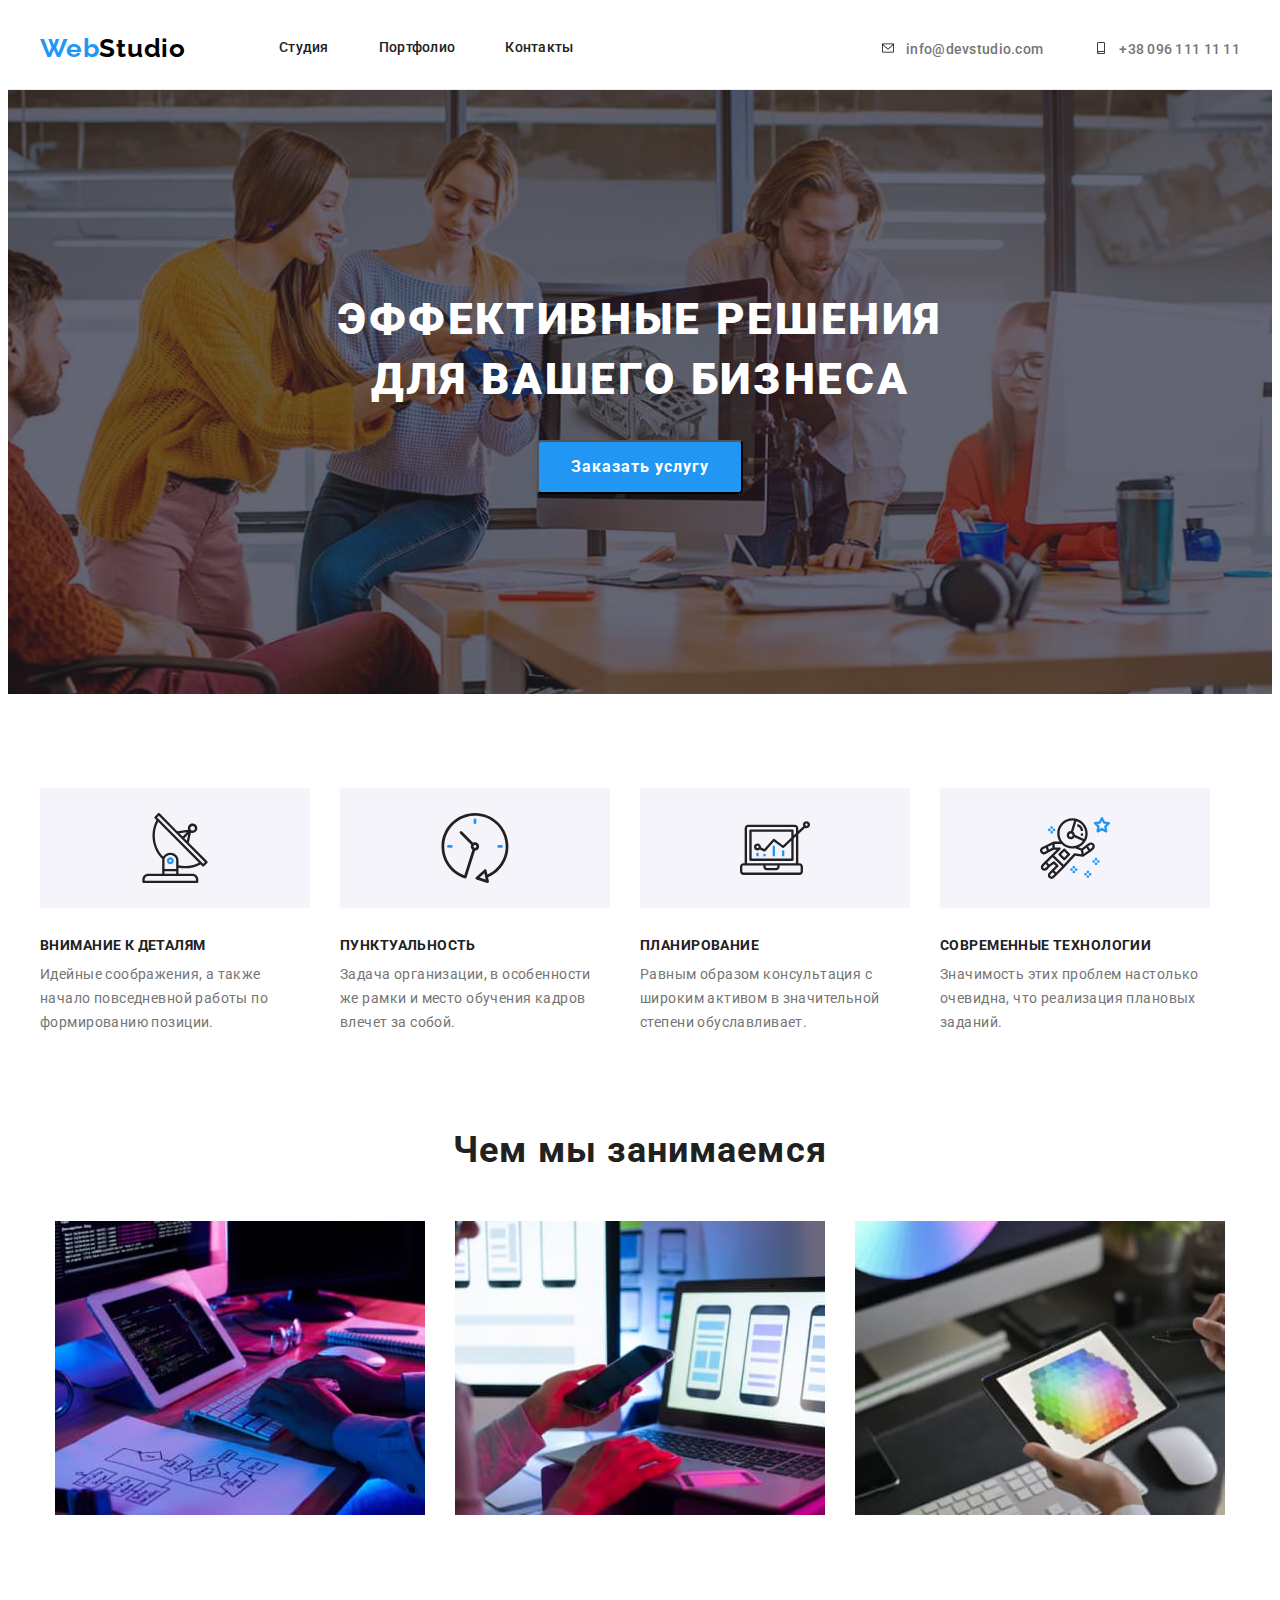
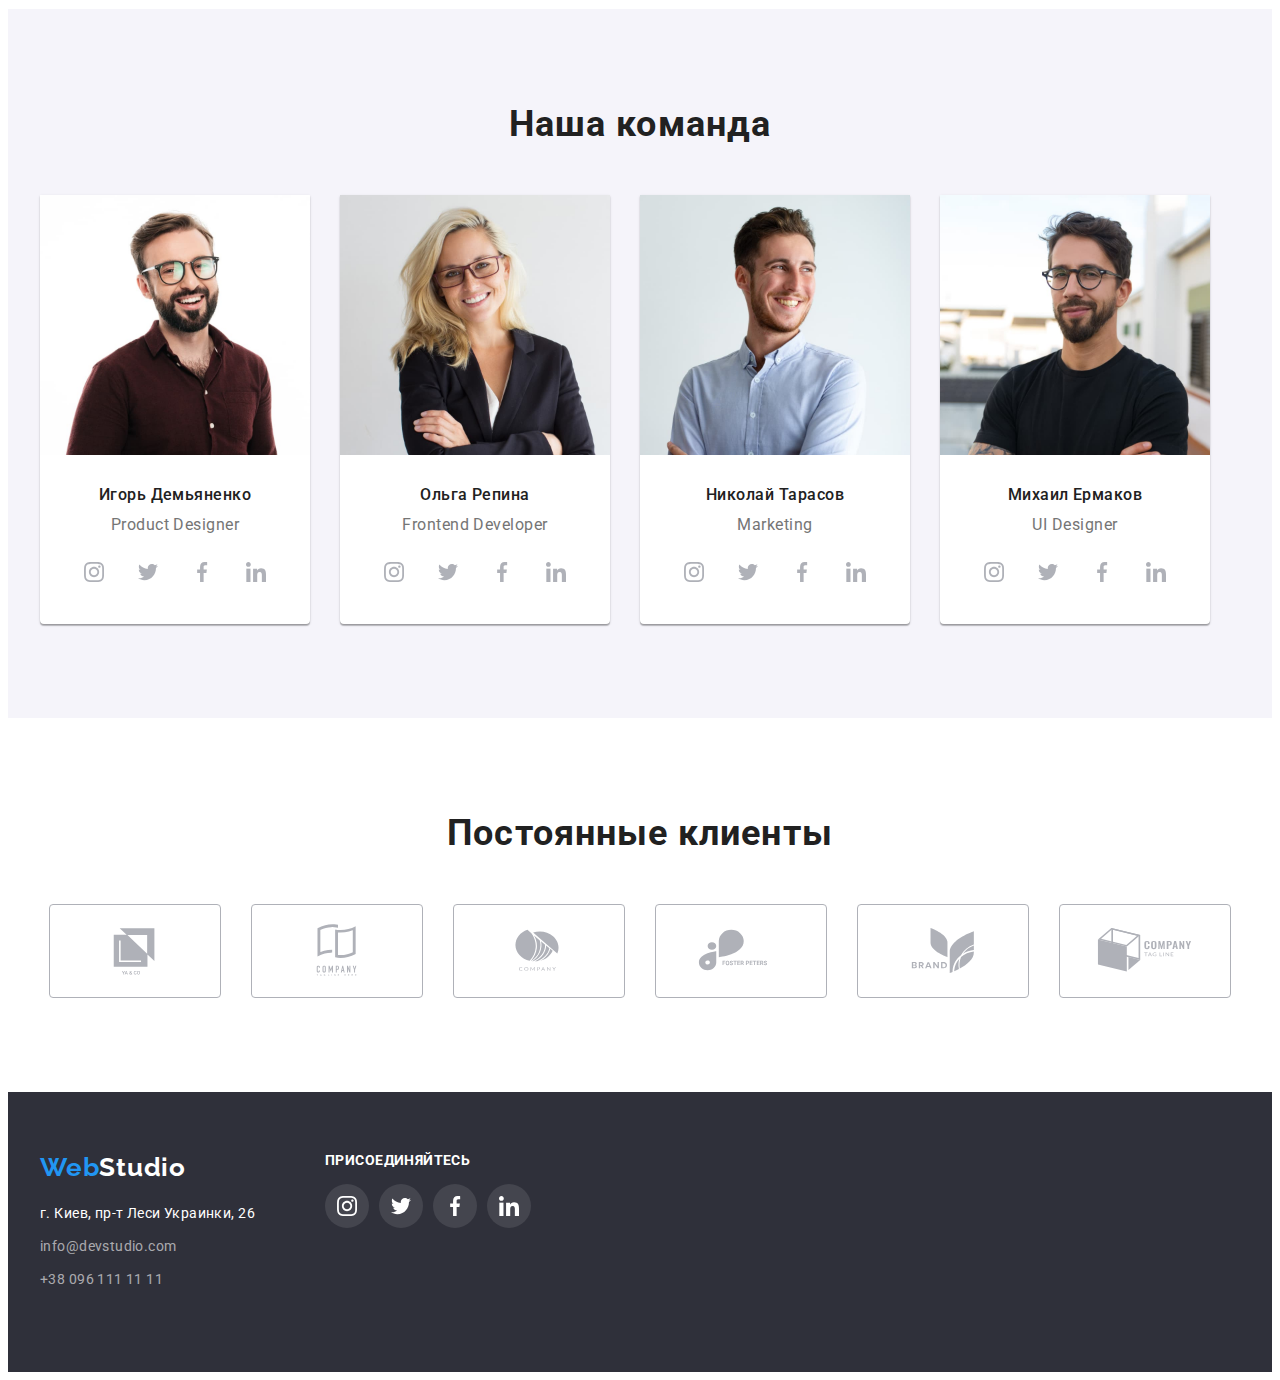
==== index.html @ 8db024e0 "HW" ====
<!DOCTYPE html>
<html lang="ru">
<head>
    <meta charset="UTF-8">
    <meta http-equiv="X-UA-Compatible" content="IE=edge">
    <meta name="viewport" content="width=device-width, initial-scale=1.0">
    <title>Студия</title>
    <link rel="preconnect" href="https://fonts.googleapis.com">
    <link rel="preconnect" href="https://fonts.gstatic.com" crossorigin>
    <link href="https://fonts.googleapis.com/css2?family=Raleway:wght@700&family=Roboto:wght@400;500;700;900&display=swap"
        rel="stylesheet">
    <link rel="stylesheet" href="https://cdnjs.cloudflare.com/ajax/libs/modern-normalize/1.1.0/modern-normalize.min.css"
        integrity="sha512-wpPYUAdjBVSE4KJnH1VR1HeZfpl1ub8YT/NKx4PuQ5NmX2tKuGu6U/JRp5y+Y8XG2tV+wKQpNHVUX03MfMFn9Q=="
        crossorigin="anonymous" referrerpolicy="no-referrer" />
    <link rel="stylesheet" href="./css/styles.css">
</head>
<body>
    <header class="header">
        <div class="container header-container">
        <nav class="header-nav">
            <a href="./index.html" lang="en" class="link  logo"><span>Web</span>Studio</a>
        <ul class="list navigation-list">
            <li class="nav-item"><a href="./index.html" class="link nav-list">Студия</a></li>
            <li class="nav-item"><a href="./portfolio.html" class="link nav-list">Портфолио</a></li>
            <li class="nav-item"><a href="" class="link nav-list">Контакты</a></li>
        </ul>
        </nav>
        <ul class="list header-contact-list">
            <li class="header-contact-item"><a href="mailto:info@devstudio.com" class=" contact-list link"><svg class="contact-icon" width="16" height="12">
                <use href="./images/icons.svg#icon-envelope"></use>
            </svg>info@devstudio.com</a></li>
            <li class="header-contact-item"><a href="tel:+380961111111" class="link contact-list"><svg class="contact-icon" width="16" height="12">
                <use href="./images/icons.svg#icon-smartphone"></use>
            </svg>+38 096 111 11 11</a></li>
        </ul>
        </div>
    </header>
    <main>
        <!--Section Hero-->
        <section class="hero-section">
            <div class="container">
            <h1 class="hero-title">Эффективные решения для вашего бизнеса</h1>
            <button type="button" name="Заказать услугу" class="hero-button">Заказать услугу</button>
            </div>
        </section>
        <!--Section Our Activities-->
        <section class="section">
            <div class="container">   
            <ul class="list activities-types">
            <li class="activities-types-item">
                <div class="activities-icon-place">
                <svg class="activities-icon" width="70" height="70">
                    <use href="./images/icons.svg#icon-antenna"></use>
                </svg></div>
                <h3 class="activities-list-title">Внимание к деталям</h3>
                <p class="activities-text">Идейные соображения, а также начало повседневной работы по формированию позиции.</p>
            </li>
            <li class="activities-types-item">
                <div class="activities-icon-place">
                <svg class="activities-icon" width="70" height="70">
                    <use href="./images/icons.svg#icon-clock"></use>
                </svg></div>
                <h3 class="activities-list-title">Пунктуальность</h3>
                <p class="activities-text">Задача организации, в особенности же рамки и место обучения кадров влечет за собой.</p>
                
            </li>
            <li class="activities-types-item">
                <div class="activities-icon-place">
                <svg class="activities-icon" width="70" height="70">
                    <use href="./images/icons.svg#icon-diagram"></use>
                </svg></div>
                <h3 class="activities-list-title">Планирование</h3>
                <p class="activities-text">Равным образом консультация с широким активом в значительной степени обуславливает.</p>
            </li>
            <li class="activities-types-item">
                <div class="activities-icon-place">
                <svg class="activities-icon" width="70" height="70">
                    <use href="./images/icons.svg#icon-astronaut"></use>
                </svg></div>
                <h3 class="activities-list-title">Современные технологии</h3>
                <p class="activities-text">Значимость этих проблем настолько очевидна, что реализация плановых заданий.</p>
            </li>
        </ul>
            </div>
    
        <div class="container">
        <h2 class="activities-title">Чем мы занимаемся</h2>
        <ul class="list activities-list">
            <li class="activities-list-item">
            <img src="./images/box1.jpg" alt="Проектирование сайтов" width="370" height="294">
            </li>
            <li class="activities-list-item">
            <img src="./images/box2.jpg" alt="Разработка мобильного приложения" width="370" height="294">
            </li>
            <li class="activities-list-item">
            <img src="./images/box3.jpg" alt="Цветовое оформление" width="370" height="294">
            </li>
        </ul>
        </div>
        </section>
        <!--Section Our Team-->
        <section class="section team-section">
            <div class="container">
            <h2 class="team-title">
                Наша команда
            </h2>
            <ul class="list team-list">
                <li class="team-card">
                    <article class="members">
                        <div class="members-thumb">
                         <img src="./images/img1.jpg" alt="Фото Игоря Демьяненко" width="270" height="260"></div>
                        <div class="members-text">
                         <h3 class="team-name">Игорь Демьяненко</h3>
                        <p lang="en" class="team-position">Product Designer</p></div>
                    </article>
                    <ul class="members-social-list list">
                        <li class="members-social-item">
                            <a href="" class="members-social-link" >
                            <svg class="members-social-icon" width="20" height="20">
                                <use href="./images/icons.svg#icon-instagram"></use>
                            </svg>
                        
                            </a>
                        </li>
                        <li class="members-social-item">
                            <a href="" class="members-social-link">
                                <svg class="members-social-icon" width="20" height="20">
                                    <use href="./images/icons.svg#icon-twitter"></use>
                                </svg>
                            </a>
                        </li>
                        <li class="members-social-item">
                            <a href="" class="members-social-link">
                                <svg class="members-social-icon" width="20" height="20">
                                    <use href="./images/icons.svg#icon-facebook"></use>
                                </svg>
                            </a>
                        </li>
                        <li class="members-social-item">
                            <a href="" class="members-social-link">
                                <svg class="members-social-icon" width="20" height="20">
                                    <use href="./images/icons.svg#icon-linkedin"></use>
                                </svg>
                            </a>
                        </li>
                    </ul>
                </li>
                <li class="team-card">
                    <article class="members"> 
                        <div class="members-thumb">
                    <img src="./images/img2.jpg" alt="Фото Ольги Репиной" width="270" height="260"></div>
                    <div class="members-text">
                    <h3 class="team-name">Ольга Репина</h3>
                    <p lang="en" class="team-position">Frontend Developer</p></div>
                    </article>
                    <ul class="members-social-list list">
                        <li class="members-social-item">
                            <a href="" class="members-social-link">
                                <svg class="members-social-icon" width="20" height="20">
                                    <use href="./images/icons.svg#icon-instagram"></use>
                                </svg>
                    
                            </a>
                        </li>
                        <li class="members-social-item">
                            <a href="" class="members-social-link">
                                <svg class="members-social-icon" width="20" height="20">
                                    <use href="./images/icons.svg#icon-twitter"></use>
                                </svg>
                            </a>
                        </li>
                        <li class="members-social-item">
                            <a href="" class="members-social-link">
                                <svg class="members-social-icon" width="20" height="20">
                                    <use href="./images/icons.svg#icon-facebook"></use>
                                </svg>
                            </a>
                        </li>
                        <li class="members-social-item">
                            <a href="" class="members-social-link">
                                <svg class="members-social-icon" width="20" height="20">
                                    <use href="./images/icons.svg#icon-linkedin"></use>
                                </svg>
                            </a>
                        </li>
                    </ul>
                </li>
                    
                <li class="team-card">
                    <article class="members">
                        <div class="members-thumb">
                    <img src="./images/img3.jpg" alt="Фото Николая Тарасова" width="270" height="260"></div>
                    <div class="members-text">
                    <h3 class="team-name">Николай Тарасов</h3>
                    <p lang="en" class="team-position">Marketing</p></div>
                    </article>
                    <ul class="members-social-list list">
                        <li class="members-social-item">
                            <a href="" class="members-social-link">
                                <svg class="members-social-icon" width="20" height="20">
                                    <use href="./images/icons.svg#icon-instagram"></use>
                                </svg>
                    
                            </a>
                        </li>
                        <li class="members-social-item">
                            <a href="" class="members-social-link">
                                <svg class="members-social-icon" width="20" height="20">
                                    <use href="./images/icons.svg#icon-twitter"></use>
                                </svg>
                            </a>
                        </li>
                        <li class="members-social-item">
                            <a href="" class="members-social-link">
                                <svg class="members-social-icon" width="20" height="20">
                                    <use href="./images/icons.svg#icon-facebook"></use>
                                </svg>
                            </a>
                        </li>
                        <li class="members-social-item">
                            <a href="" class="members-social-link">
                                <svg class="members-social-icon" width="20" height="20">
                                    <use href="./images/icons.svg#icon-linkedin"></use>
                                </svg>
                            </a>
                        </li>
                    </ul>
                </li>
                <li class="team-card">
                    <article class="members">
                        <div class="members-thumb">
                    <img src="./images/img4.jpg" alt="Фото Михаила Ермакова" width="270" height="260"></div>
                    <div class="members-text">
                    <h3 class="team-name">Михаил Ермаков</h3>
                    <p lang="en" class="team-position">UI Designer</p></div>
                    </article>
                    <ul class="members-social-list list">
                        <li class="members-social-item">
                            <a href="" class="members-social-link">
                                <svg class="members-social-icon" width="20" height="20">
                                    <use href="./images/icons.svg#icon-instagram"></use>
                                </svg>
                    
                            </a>
                        </li>
                        <li class="members-social-item">
                            <a href="" class="members-social-link">
                                <svg class="members-social-icon" width="20" height="20">
                                    <use href="./images/icons.svg#icon-twitter"></use>
                                </svg>
                            </a>
                        </li>
                        <li class="members-social-item">
                            <a href="" class="members-social-link">
                                <svg class="members-social-icon" width="20" height="20">
                                    <use href="./images/icons.svg#icon-facebook"></use>
                                </svg>
                            </a>
                        </li>
                        <li class="members-social-item">
                            <a href="" class="members-social-link">
                                <svg class="members-social-icon" width="20" height="20">
                                    <use href="./images/icons.svg#icon-linkedin"></use>
                                </svg>
                            </a>
                        </li>
                    </ul>
                </li>
            </ul>
            </div>
        </section>
        <!---------------------------------------Section Clients-------------------------------------------->
    
        <section class="section">
            <h2 class="clients-title">Постоянные клиенты</h2>
            <ul class="list clients-list">
                <li class="clients-item"><a href="" class="clients-box">
                    <svg class="clients-icon" width="106" height="60">
                        <use href="./images/icons.svg#icon-company-1"></use>
                    </svg></a>
                </li>
                <li class="clients-item"><a href="" class="clients-box">
                    <svg class="clients-icon" width="106" height="60">
                        <use href="./images/icons.svg#icon-company-2"></use>
                    </svg></a>
                </li>
                <li class="clients-item"><a href="" class="clients-box">
                    <svg class="clients-icon" width="106" height="60">
                        <use href="./images/icons.svg#icon-company-3"></use>
                    </svg></a>
                </li>
                <li class="clients-item"><a href="" class="clients-box">
                    <svg class="clients-icon" width="106" height="60">
                        <use href="./images/icons.svg#icon-company-4"></use>
                    </svg></a>
                </li>
                <li class="clients-item"><a href="" class="clients-box">
                    <svg class="clients-icon" width="106" height="60">
                        <use href="./images/icons.svg#icon-company-5"></use>
                    </svg></a>
                </li>
                <li class="clients-item"><a href="" class="clients-box">
                    <svg class="clients-icon" width="106" height="60">
                        <use href="./images/icons.svg#icon-company-6"></use>
                    </svg></a>
                </li>

            </ul>
        </section>
    </main>
    <footer class="footer">
        <div class="container footer-container">
            <div class="logo-footer">
            <div class="logo-adress">
              <a href="./index.html" lang="en" class="link  footer-logo"><span>Web</span>Studio</a></div>
        <address>
        <ul class="list">
            <li class="footer-list"><a href="https://goo.gl/maps/FCbpodmWMEnQQ8jf7" class="link footer-address">г. Киев, пр-т Леси Украинки, 26</a></li>
            <li class="footer-list"><a href="mailto:info@devstudio.com" class="link footer-contact">info@devstudio.com</a></li>
            <li class="footer-list"><a href="tel:+380961111111" class="link footer-contact">+38 096 111 11 11</a></li>
        </ul>
        </address>
    </div>
    <div class="footer-social-links">
        <h4 class="footer-title">присоединяйтесь</h4>
        <ul class="footer-social-list list">
            <li class="footer-social-item">
                <a href="" class="footer-social-link">
                    <svg class="members-social-icon" width="20" height="20">
                        <use href="./images/icons.svg#icon-instagram-1"></use>
                    </svg>
        
                </a>
            </li>
            <li class="footer-social-item">
                <a href="" class="footer-social-link">
                    <svg class="members-social-icon" width="20" height="20">
                        <use href="./images/icons.svg#icon-twitter-1"></use>
                    </svg>
                </a>
            </li>
            <li class="footer-social-item">
                <a href="" class="footer-social-link">
                    <svg class="members-social-icon" width="20" height="20">
                        <use href="./images/icons.svg#icon-facebook-1"></use>
                    </svg>
                </a>
            </li>
            <li class="footer-social-item">
                <a href="" class="footer-social-link">
                    <svg class="members-social-icon" width="20" height="20">
                        <use href="./images/icons.svg#icon-linkedin-1"></use>
                    </svg>
                </a>
            </li>
        </ul></div>
        </div>
    </footer>

</body>
</html>
---- css/styles.css ----
h1,
h2,
h3,
h4,
h5,
h6,
p,
ul {
  margin: 0;
}

:root {
  --accent-color: #2196f3;
  --main-text-color: #757575;
  --title-color: #212121;
  --logo-color: #000000;
}
body {
  font-family: "Roboto", sans-serif;
  color: var(--main-text-color);
  background-color: #ffffff;
  font-weight: 400;
  font-style: normal;
}
.visually-hidden {
  position: absolute;
  white-space: nowrap;
  width: 1px;
  height: 1px;
  overflow: hidden;
  border: 0;
  padding: 0;
  clip: rect(0 0 0 0);
  clip-path: inset(50%);
  margin: -1px;
}
img {
  display: block;
  max-width: 100%;
  height: auto;
}
/* ----------------------------------------------------------HEADER---------------------- */
.container {
  width: 1200px;
  padding-left: 15px;
  padding-right: 15px;
  margin-left: auto;
  margin-right: auto;
  height: auto;
}
.header {
  padding-top: 25px;
  padding-bottom: 25px;
  border-bottom-color: #ececec;
  border-bottom-style: solid;
  border-bottom-width: 1px;
}

.header-container {
  display: flex;
  justify-content: space-between;
  align-items: center;
}

.header-nav {
  display: flex;
}

.logo {
  font-family: Raleway;
  font-style: normal;
  font-weight: 700;
  font-size: 26px;
  line-height: 1.19;
  letter-spacing: 0.03em;
  color: var(--logo-color);
  margin-right: 93px;
}
.header span {
  color: var(--accent-color);
}

.nav-list {
  font-weight: 500;
  font-size: 14px;
  line-height: 1.14;
  letter-spacing: 0.02em;
  color: var(--title-color);
  display: block;
}
.navigation-list {
  display: flex;
  align-items: center;
}
.nav-item:not(:last-child) {
  margin-right: 50px;
}

.header-contact-item:not(:last-child) {
  margin-right: 50px;
}

.header-contact-list {
  display: flex;
}

.contact-list {
  font-weight: 500;
  font-size: 14px;
  line-height: 1.14;
  letter-spacing: 0.02em;
  color: var(--main-text-color);
}

.list {
  list-style: none;
  padding: 0;
}
.link {
  text-decoration: none;
}
.link:hover,
.link:focus {
  color: var(--accent-color);
}
.contact-list:hover,
.contact-list:focus {
  fill: var(--accent-color);
}
.contact-icon {
  margin-right: 10px;
}
/*--------------HERO----------------------------*/
.hero-section {
  background-color: #2f303a;
  padding-bottom: 200px;
  padding-top: 200px;
  text-align: center;
  background-image: linear-gradient(
      rgba(47, 48, 58, 0.4),
      rgba(47, 48, 58, 0.4)
    ),
    url(../images/hero-bg-img.jpg);
  background-position: center;
  background-repeat: no-repeat;
  background-size: cover;
}
.hero-title {
  font-weight: 900;
  font-size: 44px;
  line-height: 1.36;
  text-align: center;
  letter-spacing: 0.06em;
  text-transform: uppercase;
  color: #ffffff;
  max-width: 696px;
  margin-right: auto;
  margin-left: auto;
  margin-bottom: 30px;
}
.hero-button {
  background: var(--accent-color);
  box-shadow: 0px 4px 4px rgba(0, 0, 0, 0.15);
  border-radius: 4px;
  font-family: inherit;
  font-weight: 700;
  font-size: 16px;
  line-height: 1.87;
  display: inline-block;
  text-align: center;
  letter-spacing: 0.06em;
  color: #ffffff;
  cursor: pointer;
  padding-right: 32px;
  padding-left: 32px;
  padding-top: 10px;
  padding-bottom: 10px;
}
.hero-button:focus,
.hero-button:hover {
  background-color: var(--accent-color);
}

/*----------------------------Section Our Activities------------------*/
.activities-list-title {
  font-weight: 700;
  font-size: 14px;
  line-height: 1.14;
  letter-spacing: 0.03em;
  text-transform: uppercase;
  color: var(--title-color);
  margin-bottom: 10px;
}
.activities-text {
  font-size: 14px;
  line-height: 1.71;
  letter-spacing: 0.03em;
}
.activities-title {
  font-weight: 700;
  font-size: 36px;
  line-height: 1.17;
  text-align: center;
  letter-spacing: 0.03em;
  color: var(--title-color);
  margin-bottom: 50px;
  margin-top: 94px;
}
.section {
  padding-bottom: 94px;
  padding-top: 94px;
}
.activities-list {
  display: flex;
  justify-content: center;
}
.activities-list-item:not(:last-child) {
  margin-right: 30px;
}
.activities-types {
  display: flex;
}

.activities-types-item:not(:last-child) {
  margin-right: 30px;
}
.activities-types-item {
  width: 270px;
}
.activities-icon-place {
  width: 270px;
  height: 120px;
  background-color: #f5f4fa;
  margin-bottom: 30px;
  display: flex;
  align-items: center;
  justify-content: center;
  margin-bottom: 30px;
}

/*---------Section Our Team--------------------------------------*/
.team-section {
  background: #f5f4fa;
}
.team-list {
  display: flex;
  flex-basis: calc(100% / 4 -30px);
  margin-top: -30px;
  margin-left: -30px;
}

.team-title {
  font-weight: 700;
  font-size: 36px;
  line-height: 1.17;
  text-align: center;
  letter-spacing: 0.03em;
  color: var(--title-color);
  margin-bottom: 50px;
}
.team-card {
  background-color: #ffffff;
  margin-top: 30px;
  margin-left: 30px;
  box-shadow: 0px 1px 3px rgba(0, 0, 0, 0.12), 0px 1px 1px rgba(0, 0, 0, 0.14),
    0px 2px 1px rgba(0, 0, 0, 0.2);
  border-radius: 0px 0px 4px 4px;
  padding-bottom: 30px;
}

.team-name {
  font-weight: 500;
  font-size: 16px;
  line-height: 1.19;
  text-align: center;
  letter-spacing: 0.03em;
  color: var(--title-color);
}
.team-position {
  font-size: 16px;
  line-height: 1.19;
  text-align: center;
  letter-spacing: 0.03em;
  color: var(--main-text-color);
  margin-top: 10px;
}

.members-text {
  padding-top: 30px;
}

.members-social-list {
  display: flex;
  justify-content: center;
  margin-top: 16px;
  padding-right: 32px;
  padding-left: 32px;
}

.members-social-item {
  width: 44px;
  height: 44px;
  fill: #afb1b8;
}
.members-social-item:not(:last-child) {
  margin-right: 10px;
}
.members-social-link {
  width: 100%;
  height: 100%;
  border-radius: 50%;
  display: flex;
  align-items: center;
  justify-content: center;
  fill: inherit;
}
.members-social-link:hover,
.members-social-link:focus {
  background-color: var(--accent-color);
  fill: #ffffff;
}

/*---------------------------Clients section---------------------------*/

.clients-title {
  font-weight: 700;
  font-size: 36px;
  line-height: 42px;
  text-align: center;
  letter-spacing: 0.03em;
  margin-bottom: 50px;

  color: var(--title-color);
}
.clients-list {
  display: flex;
  justify-content: center;
  align-items: center;
}
.clients-box {
  display: flex;
  justify-content: center;
  align-items: center;
  fill: #afb1b8;
  width: 170px;
  height: 92px;
  border: 1px solid #afb1b8;
  border-radius: 4px;
}
.clients-item:not(:last-child) {
  margin-right: 30px;
}
.clients-item {
  fill: #afb1b8;
}
.clients-box:hover,
.clients-box:focus {
  fill: var(--accent-color);
  border: 1px solid var(--accent-color);
}
/*---------------------------------------Footer-----------------*/
.footer {
  background-color: #2f303a;
  padding-top: 60px;
  padding-bottom: 60px;
}
.footer span {
  color: var(--accent-color);
}
.footer-contact {
  font-size: 14px;
  font-style: normal;
  line-height: 1.71;
  letter-spacing: 0.03em;
  color: rgba(255, 255, 255, 0.6);
}
.footer-address {
  font-style: normal;
  font-size: 14px;
  line-height: 1.71;
  letter-spacing: 0.03em;
  color: #ffffff;
}
.footer-logo {
  font-family: Raleway;
  font-style: normal;
  font-weight: 700;
  font-size: 26px;
  line-height: 1.19;
  letter-spacing: 0.03em;
  color: #ffffff;
  margin-bottom: 20px;
}
.footer-container {
  display: flex;
}
.logo-adress {
  display: flex;
}
.footer-title {
  font-family: Roboto;
  font-style: normal;
  font-weight: bold;
  font-size: 14px;
  line-height: 16px;
  letter-spacing: 0.03em;
  text-transform: uppercase;

  color: #ffffff;
}
.footer-social-list {
  display: flex;
  justify-content: center;
  margin-top: 16px;
}
.logo-footer {
  margin-bottom: 20px;
}
.footer-list:not(:last-child) {
  margin-bottom: 9px;
}
.footer-social-links {
  margin-left: 70px;
}
.footer-social-item {
  width: 44px;
  height: 44px;
}

.footer-social-item:not(:last-child) {
  margin-right: 10px;
}
.footer-social-link {
  width: 100%;
  height: 100%;
  border-radius: 50%;
  display: flex;
  align-items: center;
  justify-content: center;
  background: rgba(255, 255, 255, 0.1);
}
.footer-social-link:hover,
.footer-social-link:focus {
  background-color: var(--accent-color);
}

/*----------------------------PORTFOLIO Section Buttons----------------------------------------------*/
.portfolio-button {
  border-radius: 4px;
  font-family: inherit;
  font-weight: 500;
  font-size: 16px;
  line-height: 1.62;
  text-align: center;
  letter-spacing: 0.03em;
  color: var(--title-color);
  cursor: pointer;
  border-color: transparent;
  padding-top: 6px;
  padding-bottom: 6px;
  padding-right: 22px;
  padding-left: 22px;
}
.portfolio-button:hover,
.portfolio-button:focus {
  background-color: var(--accent-color);
  box-shadow: 0px 1px 3px rgba(0, 0, 0, 0.12), 0px 1px 1px rgba(0, 0, 0, 0.14),
    0px 2px 1px rgba(0, 0, 0, 0.2);
  color: #ffffff;
}

.btn-list {
  padding: 0;
  display: flex;
  justify-content: center;
  border-radius: 4px;
  margin-bottom: 50px;
}
.btn-list-item:not(:last-child) {
  margin-right: 8px;
}

.list-box {
  background: #ffffff;
  flex-basis: calc(100% / 3 - 30px);
  margin-top: 30px;
  margin-left: 30px;
}
.list-box:hover {
  box-shadow: 0px 1px 3px rgba(0, 0, 0, 0.12), 0px 1px 1px rgba(0, 0, 0, 0.14),
    0px 2px 1px rgba(0, 0, 0, 0.2);
}
.projects-title {
  font-weight: 700;
  font-size: 18px;
  line-height: 2;
  letter-spacing: 0.06em;
  color: var(--title-color);
}
.projects-description {
  font-size: 16px;
  line-height: 1.87;
  letter-spacing: 0.03em;
  color: var(--main-text-color);
  margin-top: 4px;
}

.card-list {
  padding: 0;
  display: flex;
  flex-wrap: wrap;
  margin-top: -30px;
}

.box-content {
  padding-bottom: 20px;
  padding-left: 24px;
  padding-right: 24px;
  padding-top: 20px;
  border: 1px solid #eeeeee;
}
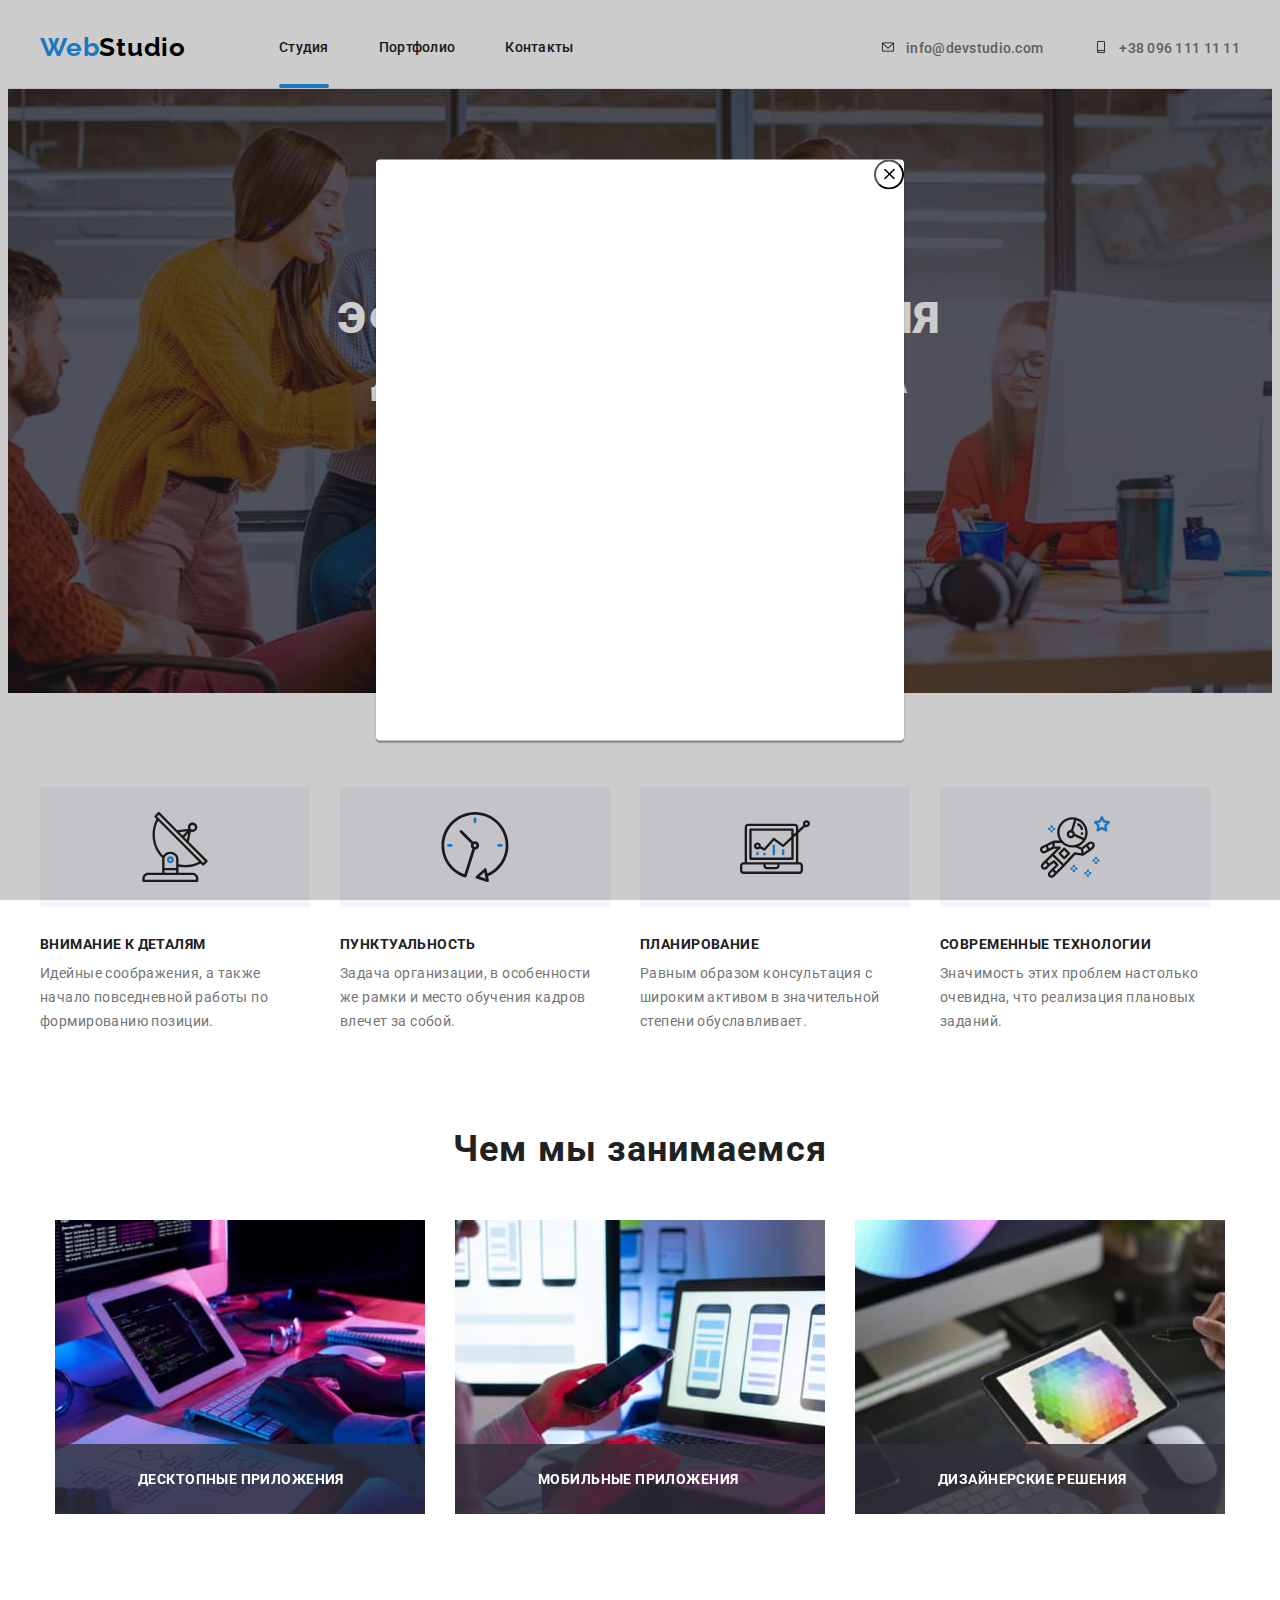
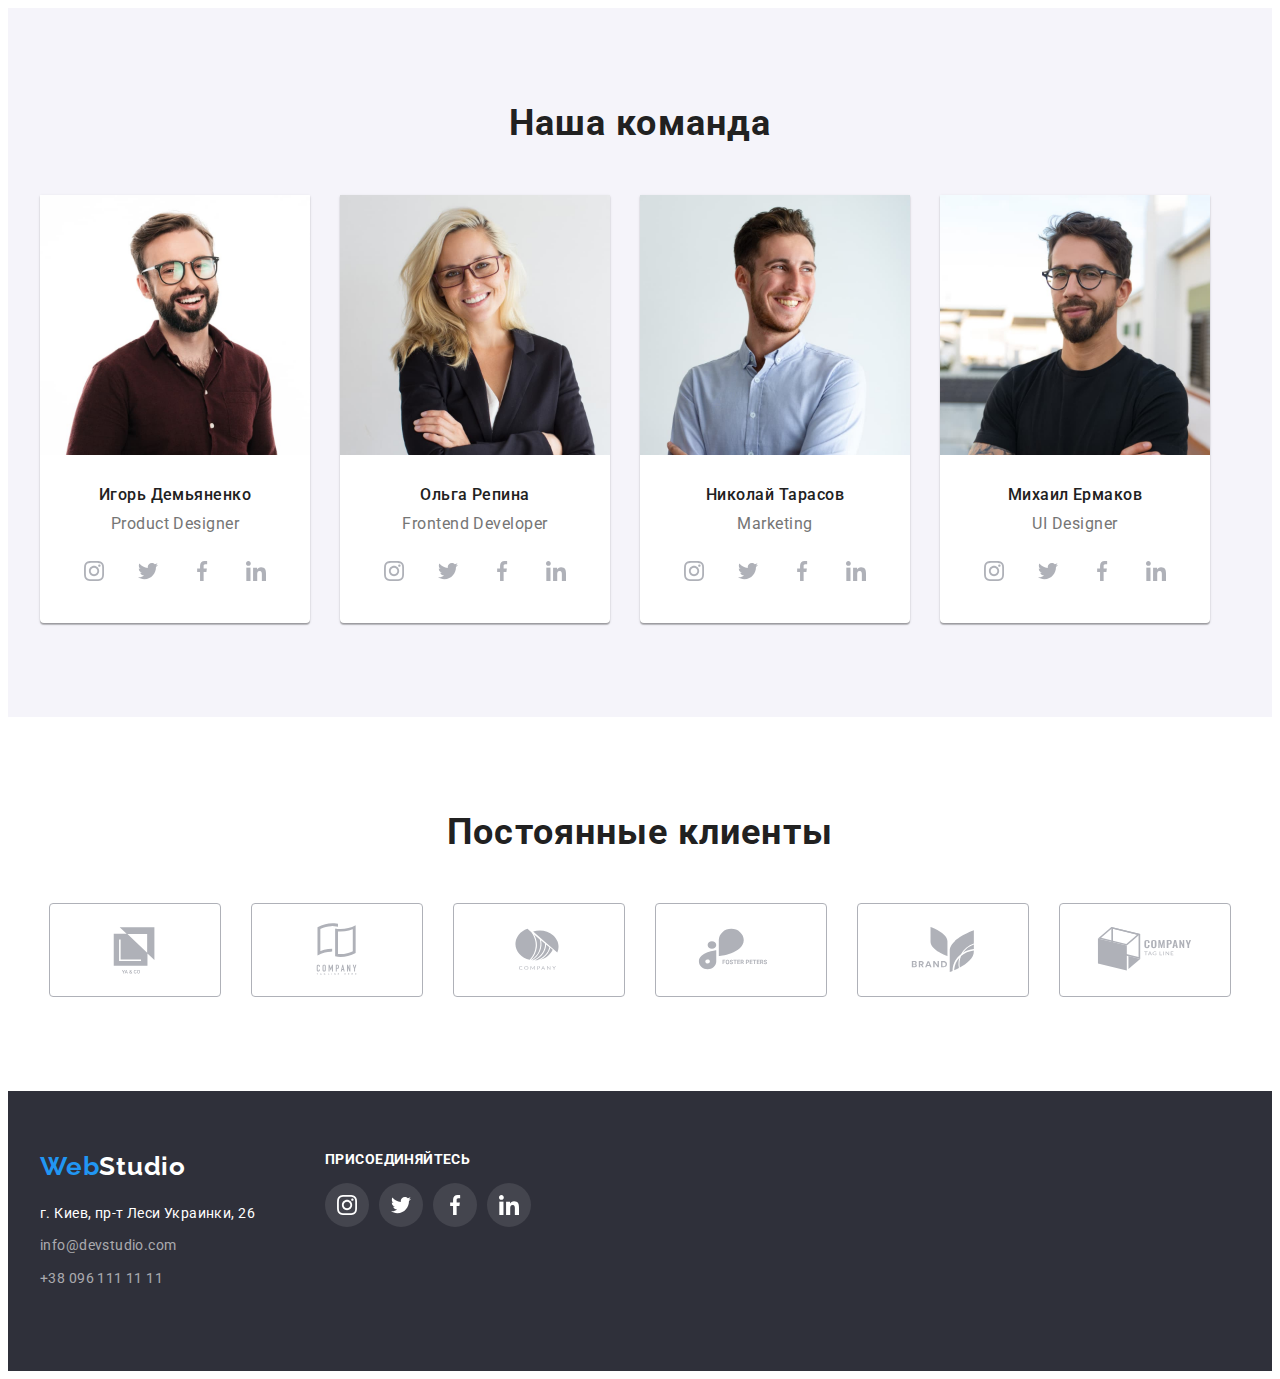
==== commit 2b3378ec: "HW5" ====
--- a/index.html
+++ b/index.html
@@ -20,7 +20,7 @@
         <nav class="header-nav">
             <a href="./index.html" lang="en" class="link  logo"><span>Web</span>Studio</a>
         <ul class="list navigation-list">
-            <li class="nav-item"><a href="./index.html" class="link nav-list">Студия</a></li>
+            <li class="nav-item"><a href="./index.html" class="link nav-list current-page">Студия</a></li>
             <li class="nav-item"><a href="./portfolio.html" class="link nav-list">Портфолио</a></li>
             <li class="nav-item"><a href="" class="link nav-list">Контакты</a></li>
         </ul>
@@ -40,7 +40,7 @@
         <section class="hero-section">
             <div class="container">
             <h1 class="hero-title">Эффективные решения для вашего бизнеса</h1>
-            <button type="button" name="Заказать услугу" class="hero-button">Заказать услугу</button>
+            <button type="button" name="Заказать услугу" class="hero-button" data-modal-open>Заказать услугу</button>
             </div>
         </section>
         <!--Section Our Activities-->
@@ -87,13 +87,16 @@
         <h2 class="activities-title">Чем мы занимаемся</h2>
         <ul class="list activities-list">
             <li class="activities-list-item">
-            <img src="./images/box1.jpg" alt="Проектирование сайтов" width="370" height="294">
+                <h3 class="activities-overlay-title">ДЕСКТОПНЫЕ ПРИЛОЖЕНИЯ</h3>
+            <img src="./images/box1.jpg" alt="Десктопные приложения" width="370" height="294">
             </li>
             <li class="activities-list-item">
-            <img src="./images/box2.jpg" alt="Разработка мобильного приложения" width="370" height="294">
+                <h3 class="activities-overlay-title">МОБИЛЬНЫЕ ПРИЛОЖЕНИЯ</h3>
+            <img src="./images/box2.jpg" alt="Мобильные приложения" width="370" height="294">
             </li>
             <li class="activities-list-item">
-            <img src="./images/box3.jpg" alt="Цветовое оформление" width="370" height="294">
+                <h3 class="activities-overlay-title">ДИЗАЙНЕРСКИЕ РЕШЕНИЯ</h3>
+            <img src="./images/box3.jpg" alt="Дизайнерские решения" width="370" height="294">
             </li>
         </ul>
         </div>
@@ -307,6 +310,18 @@
 
             </ul>
         </section>
+        <div class="backdrop" data-modal>
+            <div class="modal">
+                <div class="modal-icon">
+                    <button type="button" name="" class="close-modal-button" data-modal-close>
+                        <svg class="close-icon" width="11" height="11">
+                        <use href="./images/icons.svg#icon-close"></use>
+                    </svg></button>
+                    
+                </div>
+
+            </div>
+        </div>
     </main>
     <footer class="footer">
         <div class="container footer-container">
@@ -356,6 +371,6 @@
         </ul></div>
         </div>
     </footer>
-
+<script src="./js/modal.js"></script>
 </body>
 </html>--- a/css/styles.css
+++ b/css/styles.css
@@ -14,6 +14,7 @@
   --main-text-color: #757575;
   --title-color: #212121;
   --logo-color: #000000;
+  --transition-timing-function: cubic-bezier(0.4, 0, 0.2, 1);
 }
 body {
   font-family: "Roboto", sans-serif;
@@ -49,8 +50,6 @@
   height: auto;
 }
 .header {
-  padding-top: 25px;
-  padding-bottom: 25px;
   border-bottom-color: #ececec;
   border-bottom-style: solid;
   border-bottom-width: 1px;
@@ -75,6 +74,8 @@
   letter-spacing: 0.03em;
   color: var(--logo-color);
   margin-right: 93px;
+  padding-bottom: 25px;
+  padding-top: 24px;
 }
 .header span {
   color: var(--accent-color);
@@ -87,6 +88,8 @@
   letter-spacing: 0.02em;
   color: var(--title-color);
   display: block;
+  padding-top: 32px;
+  padding-bottom: 32px;
 }
 .navigation-list {
   display: flex;
@@ -94,6 +97,20 @@
 }
 .nav-item:not(:last-child) {
   margin-right: 50px;
+}
+.current-page::after {
+  content: "";
+  display: block;
+  width: 100%;
+  height: 4px;
+  background-color: var(--accent-color);
+  border-radius: 2px;
+  position: absolute;
+  left: 0;
+  bottom: 0;
+}
+.current-page {
+  position: relative;
 }
 
 .header-contact-item:not(:last-child) {
@@ -110,6 +127,11 @@
   line-height: 1.14;
   letter-spacing: 0.02em;
   color: var(--main-text-color);
+  padding-top: 32px;
+  padding-bottom: 32px;
+  transition-property: fill;
+  transition-duration: 250ms;
+  transition-timing-function: var(--transition-timing-function);
 }
 
 .list {
@@ -118,6 +140,9 @@
 }
 .link {
   text-decoration: none;
+  transition-property: color;
+  transition-duration: 250ms;
+  transition-timing-function: var(--transition-timing-function);
 }
 .link:hover,
 .link:focus {
@@ -175,6 +200,9 @@
   padding-left: 32px;
   padding-top: 10px;
   padding-bottom: 10px;
+  transition-property: background-color;
+  transition-duration: 250ms;
+  transition-timing-function: var(--transition-timing-function);
 }
 .hero-button:focus,
 .hero-button:hover {
@@ -214,8 +242,36 @@
   display: flex;
   justify-content: center;
 }
+.activities-overlay-title {
+  font-weight: 700;
+  font-size: 14px;
+  line-height: 16px;
+  text-align: center;
+  letter-spacing: 0.03em;
+  text-transform: uppercase;
+
+  color: #ffffff;
+  position: absolute;
+  bottom: 27px;
+  left: 83px;
+  z-index: 5;
+}
+.activities-list-item::after {
+  display: inline-block;
+  position: absolute;
+  content: "";
+  width: 100%;
+  height: 70px;
+  background-color: rgba(47, 48, 58, 0.8);
+  left: 0;
+  bottom: 0;
+}
+
 .activities-list-item:not(:last-child) {
   margin-right: 30px;
+}
+.activities-list-item {
+  position: relative;
 }
 .activities-types {
   display: flex;
@@ -313,6 +369,9 @@
   align-items: center;
   justify-content: center;
   fill: inherit;
+  transition-property: background-color, fill;
+  transition-duration: 250ms;
+  transition-timing-function: var(--transition-timing-function);
 }
 .members-social-link:hover,
 .members-social-link:focus {
@@ -346,6 +405,9 @@
   height: 92px;
   border: 1px solid #afb1b8;
   border-radius: 4px;
+  transition-property: border, fill;
+  transition-duration: 250ms;
+  transition-timing-function: var(--transition-timing-function);
 }
 .clients-item:not(:last-child) {
   margin-right: 30px;
@@ -357,6 +419,49 @@
 .clients-box:focus {
   fill: var(--accent-color);
   border: 1px solid var(--accent-color);
+}
+
+.backdrop {
+  position: fixed;
+  top: 0;
+  left: 0;
+  width: 100%;
+  height: 100%;
+  background: rgba(0, 0, 0, 0.2);
+}
+.backdrop.is-hidden {
+  opacity: 0;
+  pointer-events: none;
+}
+.modal {
+  width: 528px;
+  height: 581px;
+  background: #ffffff;
+  box-shadow: 0px 1px 3px rgba(0, 0, 0, 0.12), 0px 1px 1px rgba(0, 0, 0, 0.14),
+    0px 2px 1px rgba(0, 0, 0, 0.2);
+  border-radius: 4px;
+  position: absolute;
+  top: 50%;
+  left: 50%;
+  transform: translate(-50%, -50%) scale(1);
+  opacity: 1;
+  transition: opacity 250ms var(--transition-timing-function);
+}
+.backdrop.is-hidden.modal {
+  transform: scale(0, 9) translate(-50%, -50%);
+  transition: transform 250ms var(--transition-timing-function);
+}
+.close-modal-button {
+  width: 30px;
+  height: 30px;
+  border-radius: 50%;
+  background-color: #ffffff;
+  position: absolute;
+  top: 0;
+  right: 0;
+}
+.modal {
+  position: relative;
 }
 /*---------------------------------------Footer-----------------*/
 .footer {
@@ -438,6 +543,9 @@
   align-items: center;
   justify-content: center;
   background: rgba(255, 255, 255, 0.1);
+  transition-property: background-color;
+  transition-duration: 250ms;
+  transition-timing-function: var(--transition-timing-function);
 }
 .footer-social-link:hover,
 .footer-social-link:focus {
@@ -460,6 +568,9 @@
   padding-bottom: 6px;
   padding-right: 22px;
   padding-left: 22px;
+  transition-property: background-color, box-shadow, color;
+  transition-duration: 250ms;
+  transition-timing-function: var(--transition-timing-function);
 }
 .portfolio-button:hover,
 .portfolio-button:focus {
@@ -485,6 +596,9 @@
   flex-basis: calc(100% / 3 - 30px);
   margin-top: 30px;
   margin-left: 30px;
+  transition-property: box-shadow;
+  transition-duration: 250ms;
+  transition-timing-function: var(--transition-timing-function);
 }
 .list-box:hover {
   box-shadow: 0px 1px 3px rgba(0, 0, 0, 0.12), 0px 1px 1px rgba(0, 0, 0, 0.14),
@@ -510,6 +624,9 @@
   display: flex;
   flex-wrap: wrap;
   margin-top: -30px;
+}
+.card {
+  position: relative;
 }
 
 .box-content {
@@ -519,3 +636,36 @@
   padding-top: 20px;
   border: 1px solid #eeeeee;
 }
+.card-thumb::before {
+  display: inline-block;
+  position: absolute;
+  content: "";
+  width: 100%;
+  height: 100%;
+  background-color: rgba(33, 150, 243, 0.9);
+  opacity: 0;
+
+
+  transition-property: transform;
+  transition-duration: 250ms;
+  transition-timing-function: var(--transition-timing-function);
+}
+.card-thumb:hover::before,
+.card-thumb:focus::before {
+  opacity: 1;
+}
+.card-text {
+  opacity: 0;
+  display: inline-block;
+  position: absolute;
+  font-weight: 400;
+  font-size: 18px;
+  line-height: 15.6;
+  letter-spacing: 0.03em;
+  color: #ffffff;
+}
+.card-thumb:focus:.card-text,
+.card-thumb:hover:.card-text {
+  opacity: 1;
+  z-index: 4;
+}
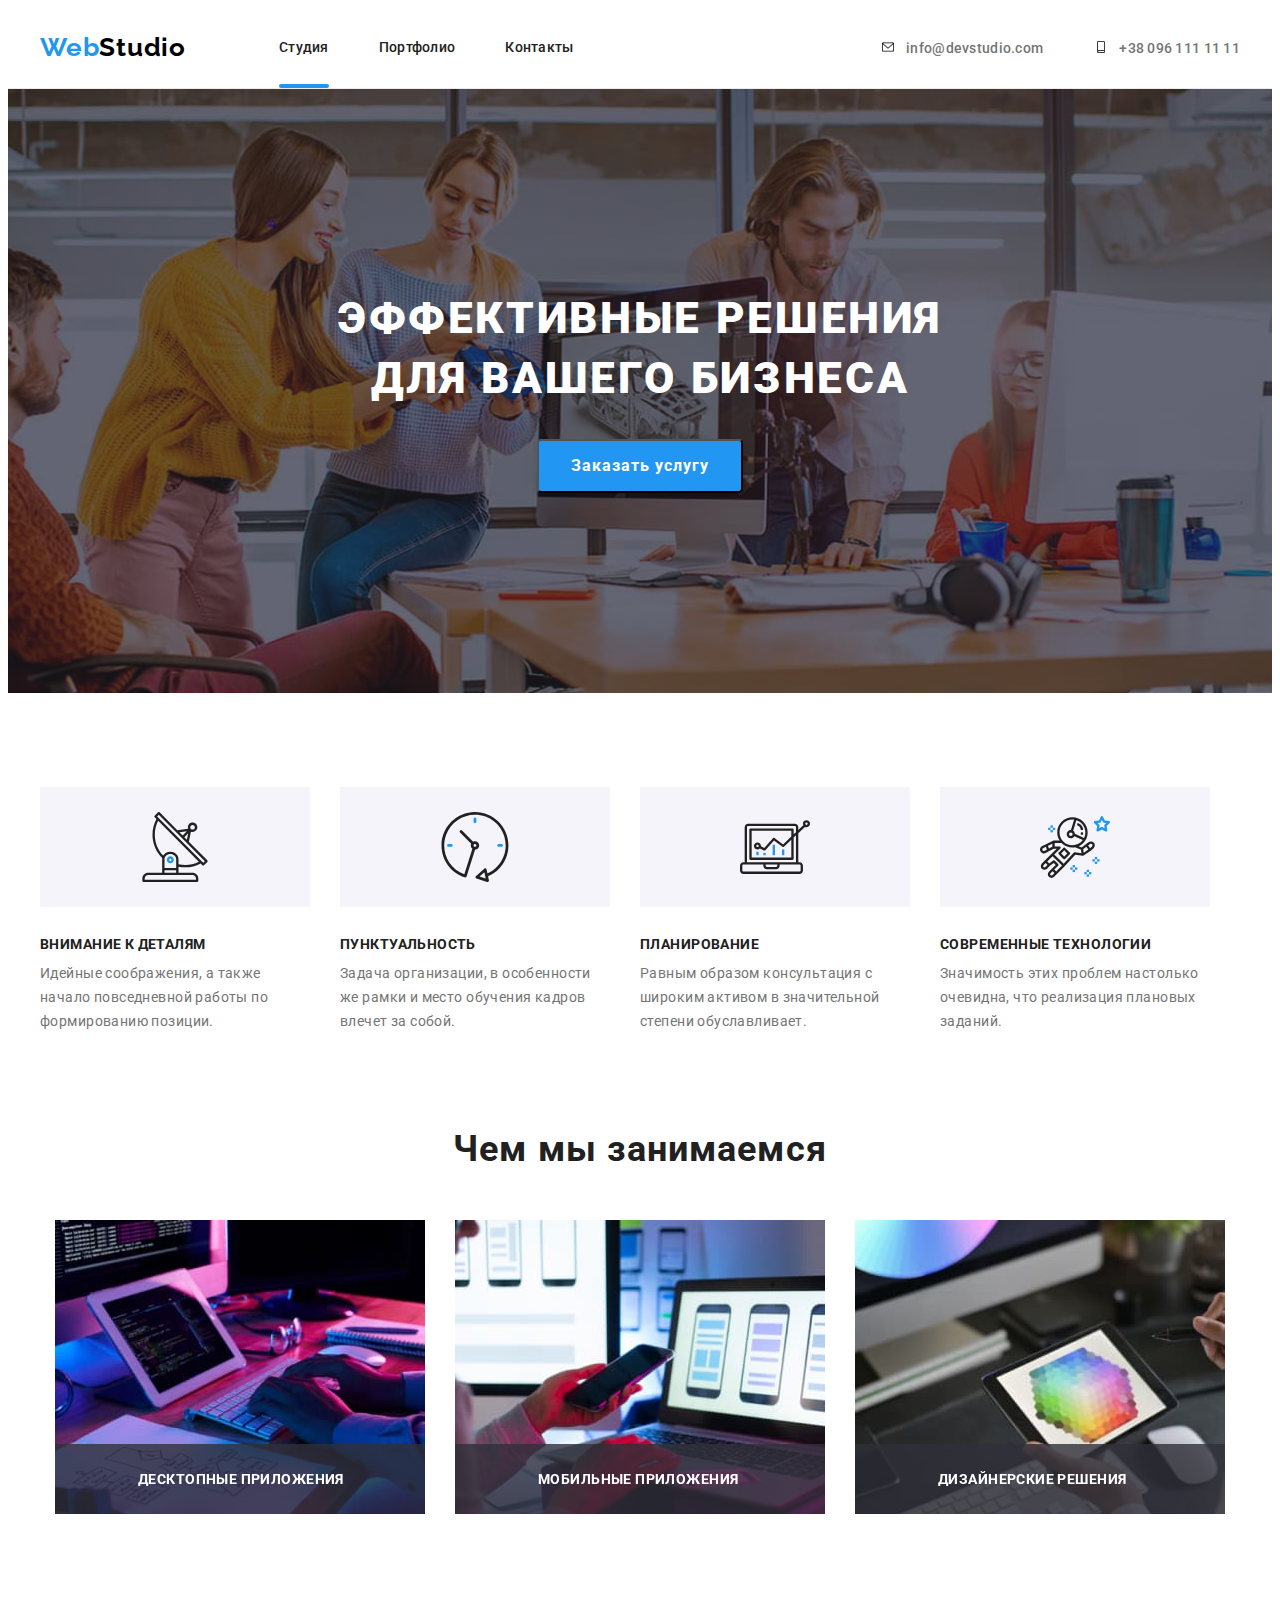
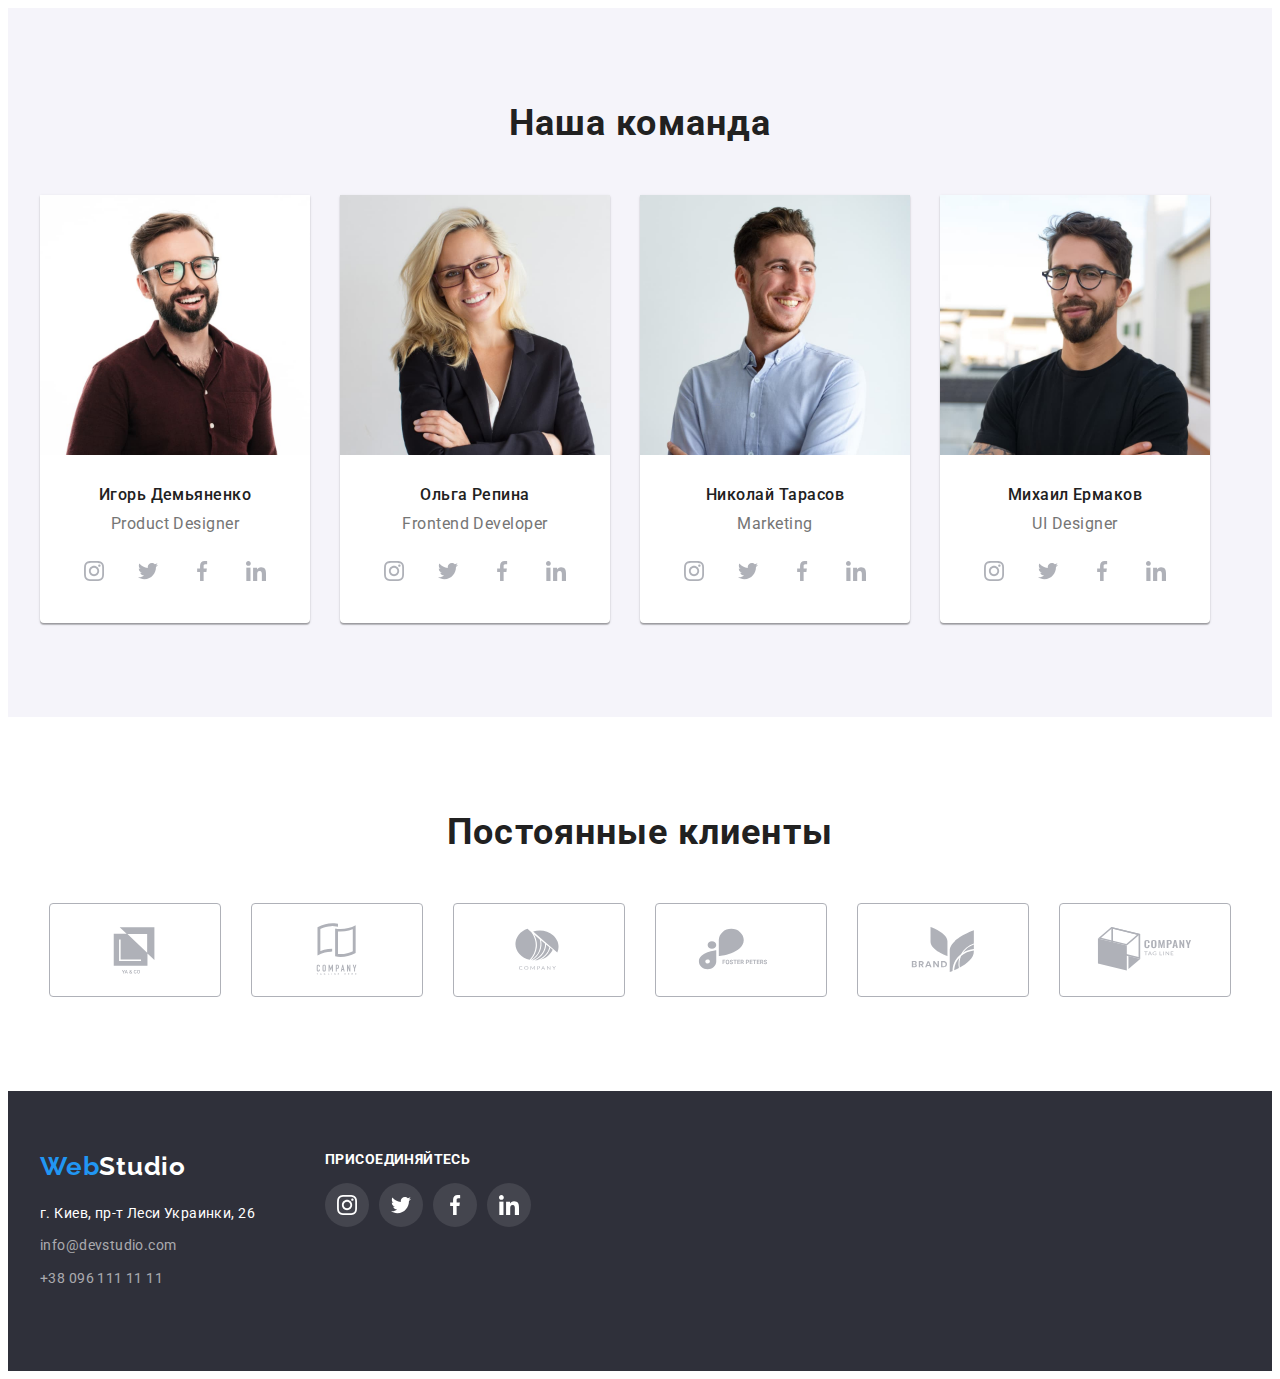
==== commit a58a4d34: "cards, animation, modal" ====
--- a/index.html
+++ b/index.html
@@ -310,8 +310,8 @@
 
             </ul>
         </section>
-        <div class="backdrop" data-modal>
-            <div class="modal">
+        <div class="backdrop is-hidden" data-modal>
+            <div class="modal is-hidden">
                 <div class="modal-icon">
                     <button type="button" name="" class="close-modal-button" data-modal-close>
                         <svg class="close-icon" width="11" height="11">
--- a/css/styles.css
+++ b/css/styles.css
@@ -154,6 +154,9 @@
 }
 .contact-icon {
   margin-right: 10px;
+  transition-property: fill;
+  transition-duration: 250ms;
+  transition-timing-function: var(--transition-timing-function);
 }
 /*--------------HERO----------------------------*/
 .hero-section {
@@ -433,6 +436,7 @@
   opacity: 0;
   pointer-events: none;
 }
+
 .modal {
   width: 528px;
   height: 581px;
@@ -463,6 +467,7 @@
 .modal {
   position: relative;
 }
+
 /*---------------------------------------Footer-----------------*/
 .footer {
   background-color: #2f303a;
@@ -625,8 +630,9 @@
   flex-wrap: wrap;
   margin-top: -30px;
 }
-.card {
+.card-thumb {
   position: relative;
+  overflow: hidden;
 }
 
 .box-content {
@@ -636,36 +642,28 @@
   padding-top: 20px;
   border: 1px solid #eeeeee;
 }
-.card-thumb::before {
+
+.card-text {
   display: inline-block;
   position: absolute;
-  content: "";
+  top: 0;
+  left: 0;
+  padding-left: 24px;
+  padding-right: 24px;
+  padding-bottom: 63px;
+  padding-top: 63px;
   width: 100%;
   height: 100%;
-  background-color: rgba(33, 150, 243, 0.9);
-  opacity: 0;
-
-
-  transition-property: transform;
-  transition-duration: 250ms;
-  transition-timing-function: var(--transition-timing-function);
-}
-.card-thumb:hover::before,
-.card-thumb:focus::before {
-  opacity: 1;
-}
-.card-text {
-  opacity: 0;
-  display: inline-block;
-  position: absolute;
   font-weight: 400;
   font-size: 18px;
-  line-height: 15.6;
-  letter-spacing: 0.03em;
-  color: #ffffff;
-}
-.card-thumb:focus:.card-text,
-.card-thumb:hover:.card-text {
-  opacity: 1;
-  z-index: 4;
-}
+  line-height: 1.56;
+  letter-spacing: 0.03em;
+  color: #ffffff;
+  background-color: rgba(33, 150, 243, 0.9);
+  transform: translateY(100%);
+  transition: transform 250ms var(--transition-timing-function);
+}
+
+.list-box:hover .card-text {
+  transform: translateY(0);
+}
